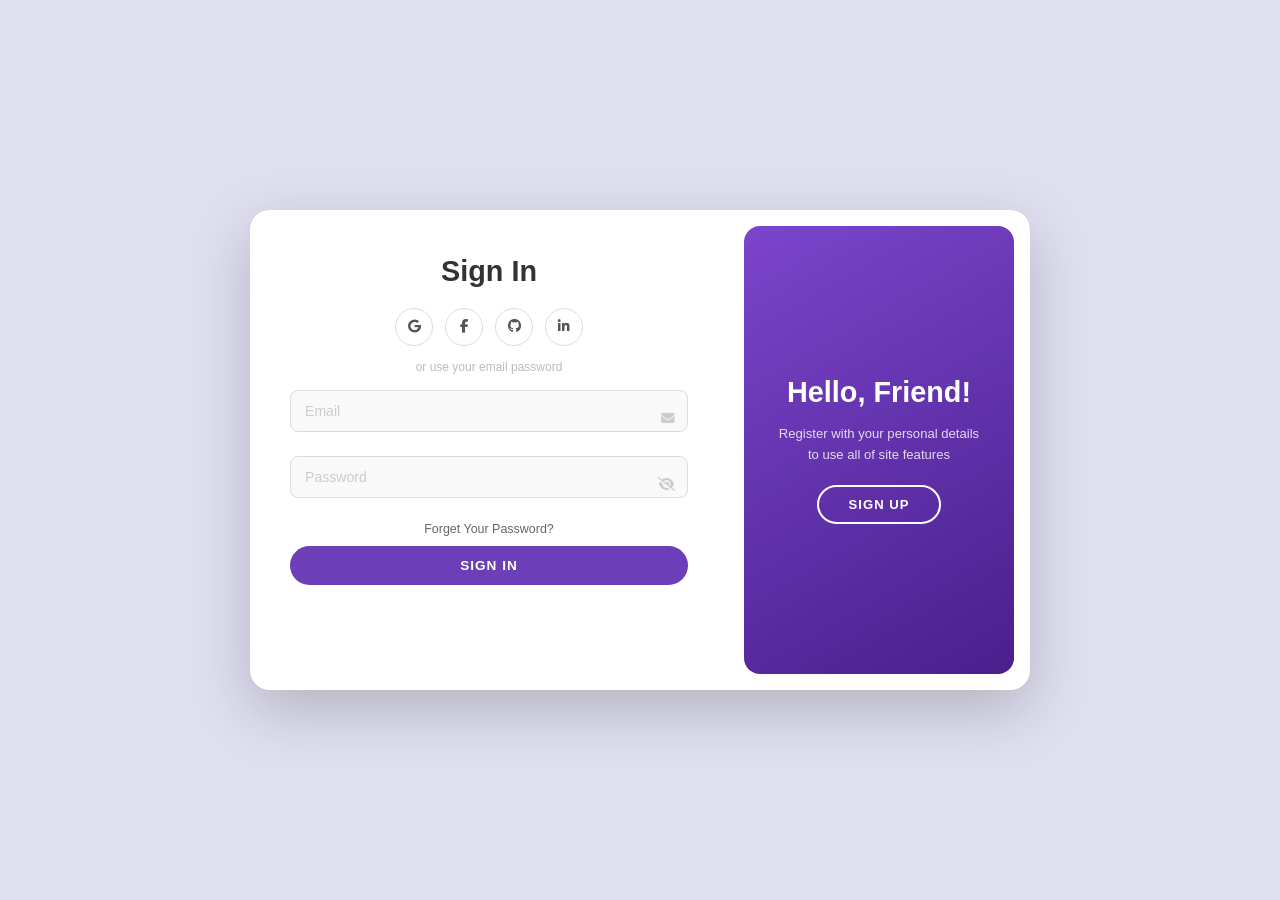
==== Estructura/signin.html @ de4b44f6 "cambios del despliegue en logo" ====
<!DOCTYPE html>
<html lang="es">
<head>
  <meta charset="UTF-8" />
  <meta name="viewport" content="width=device-width, initial-scale=1.0"/>
  <title>ShopNova - Sign In</title>
  <link rel="stylesheet" href="https://cdnjs.cloudflare.com/ajax/libs/font-awesome/6.5.0/css/all.min.css"/>
  <style>
    * { margin:0; padding:0; box-sizing:border-box; }

    body {
      min-height: 100vh;
      display: flex;
      align-items: center;
      justify-content: center;
      background: #e0dff0;
      font-family: 'Poppins', sans-serif;
    }

    .container {
      display: flex;
      width: 780px;
      min-height: 480px;
      background: #fff;
      border-radius: 20px;
      box-shadow: 0 20px 60px rgba(0,0,0,0.2);
      overflow: hidden;
    }

    /* PANEL IZQUIERDO */
    .left {
      flex: 1;
      padding: 45px 40px;
      display: flex;
      flex-direction: column;
      align-items: center;
    }
    .left h2 { font-size: 1.8rem; font-weight: 700; color: #333; margin-bottom: 20px; }

    .social-row { display: flex; gap: 12px; margin-bottom: 14px; }
    .social-btn {
      width: 38px; height: 38px; border-radius: 50%;
      border: 1px solid #ddd; background: #fff; color: #555;
      cursor: pointer; font-size: 0.85rem;
      display: flex; align-items: center; justify-content: center;
      transition: all 0.2s;
    }
    .social-btn:hover { background: #6c3eb8; color: #fff; border-color: #6c3eb8; }

    .or { font-size: 0.75rem; color: #bbb; margin-bottom: 16px; }

    .form { width: 100%; display: flex; flex-direction: column; gap: 10px; }

    .field { position: relative; width: 100%; }
    .field input {
      width: 100%; padding: 12px 40px 12px 14px;
      border: 1px solid #ddd; border-radius: 8px;
      font-family: 'Poppins', sans-serif; font-size: 0.88rem; color: #333;
      outline: none; background: #f9f9f9; transition: border-color 0.2s;
    }
    .field input:focus { border-color: #6c3eb8; background: #fff; }
    .field input.err { border-color: #e53e3e; }
    .field input.ok  { border-color: #38a169; }
    .field input::placeholder { color: #ccc; }

    .field .ico {
      position: absolute; right: 13px; top: 50%;
      transform: translateY(-50%); color: #ccc; font-size: 0.85rem;
      cursor: pointer;
    }
    .field .ico:hover { color: #6c3eb8; }
    .errmsg { font-size: 0.71rem; color: #e53e3e; min-height: 14px; display: block; }

    .alert-err {
      background: #fff5f5; border: 1px solid #fed7d7;
      color: #c53030; border-radius: 8px; padding: 10px 14px;
      font-size: 0.82rem; display: flex; align-items: center; gap: 8px;
    }

    .forgot { font-size: 0.78rem; color: #666; text-decoration: none; text-align: center; }
    .forgot:hover { color: #6c3eb8; }

    .btn-primary {
      padding: 12px; background: #6c3eb8; color: #fff;
      border: none; border-radius: 25px;
      font-family: 'Poppins', sans-serif; font-size: 0.85rem; font-weight: 600;
      letter-spacing: 1px; cursor: pointer; transition: background 0.2s;
      display: flex; align-items: center; justify-content: center; gap: 8px;
    }
    .btn-primary:hover { background: #5a2fa0; }
    .btn-primary:disabled { opacity: 0.6; cursor: not-allowed; }

    /* PANEL DERECHO */
    .right {
      width: 270px; flex-shrink: 0;
      background: linear-gradient(150deg, #7b45cc 0%, #4a1f8c 100%);
      border-radius: 16px; margin: 16px;
      display: flex; align-items: center; justify-content: center;
      text-align: center; padding: 40px 28px;
    }
    .right-inner { display: flex; flex-direction: column; align-items: center; gap: 14px; }
    .right h2 { font-size: 1.8rem; font-weight: 700; color: #fff; }
    .right p  { font-size: 0.82rem; color: rgba(255,255,255,0.82); line-height: 1.6; }
    .btn-outline {
      padding: 10px 30px; background: transparent; color: #fff;
      border: 2px solid #fff; border-radius: 25px;
      font-family: 'Poppins', sans-serif; font-size: 0.82rem; font-weight: 600;
      letter-spacing: 1px; cursor: pointer; transition: all 0.2s; margin-top: 6px;
    }
    .btn-outline:hover { background: #fff; color: #6c3eb8; }

    /* MODAL */
    .overlay {
      position: fixed; inset: 0; z-index: 200;
      background: rgba(0,0,0,0.55); backdrop-filter: blur(6px);
      display: flex; align-items: center; justify-content: center;
    }
    .overlay.hidden { display: none !important; }
    .modal-box {
      background: #fff; border-radius: 20px; padding: 2rem 2.2rem;
      width: 400px; max-width: 95vw; position: relative;
      box-shadow: 0 20px 60px rgba(0,0,0,0.2);
      animation: pop 0.22s ease;
    }
    @keyframes pop { from{opacity:0;transform:scale(0.9)} to{opacity:1;transform:scale(1)} }
    .modal-box h3 { font-size: 1.4rem; font-weight: 700; color: #333; margin-bottom: 4px; }
    .modal-box .sub { font-size: 0.78rem; color: #aaa; margin-bottom: 18px; }
    .modal-form { display: flex; flex-direction: column; gap: 10px; }
    .close-btn {
      position: absolute; top: 14px; right: 16px;
      background: none; border: none; font-size: 1.1rem; color: #aaa; cursor: pointer;
    }
    .close-btn:hover { color: #333; }
    .alert-ok {
      background: #f0fff4; border: 1px solid #9ae6b4; color: #276749;
      border-radius: 8px; padding: 10px 14px; font-size: 0.82rem;
      display: flex; align-items: center; gap: 8px;
    }

    .hidden { display: none !important; }

    @media (max-width: 640px) {
      .container { flex-direction: column; width: 95%; min-height: auto; }
      .right { width: auto; margin: 0 16px 16px; }
    }
  </style>
</head>
<body>

<div class="container">

  <!-- IZQUIERDO -->
  <div class="left">
    <h2>Sign In</h2>
    <div class="social-row">
      <button class="social-btn"><i class="fab fa-google"></i></button>
      <button class="social-btn"><i class="fab fa-facebook-f"></i></button>
      <button class="social-btn"><i class="fab fa-github"></i></button>
      <button class="social-btn"><i class="fab fa-linkedin-in"></i></button>
    </div>
    <p class="or">or use your email password</p>

    <form class="form" id="loginForm" novalidate>
      <div class="field">
        <input type="email" id="iEmail" placeholder="Email" />
        <span class="ico"><i class="fas fa-envelope"></i></span>
        <span class="errmsg" id="eEmail"></span>
      </div>
      <div class="field">
        <input type="password" id="iPass" placeholder="Password" />
        <span class="ico" id="togglePass"><i class="fas fa-eye-slash"></i></span>
        <span class="errmsg" id="ePass"></span>
      </div>
      <div class="alert-err hidden" id="alertErr">
        <i class="fas fa-circle-exclamation"></i>
        <span id="alertMsg">Email o contrasena incorrectos.</span>
      </div>
      <a href="#" class="forgot" id="linkForgot">Forget Your Password?</a>
      <button type="submit" class="btn-primary" id="btnSignIn">
        <span id="btnTxt">SIGN IN</span>
        <span id="btnSpin" class="hidden"><i class="fas fa-spinner fa-spin"></i></span>
      </button>
    </form>
  </div>

  <!-- DERECHO -->
  <div class="right">
    <div class="right-inner">
      <h2>Hello, Friend!</h2>
      <p>Register with your personal details to use all of site features</p>
      <button class="btn-outline" id="btnSignUp">SIGN UP</button>
    </div>
  </div>

</div>

<!-- MODAL REGISTRO -->
<div class="overlay hidden" id="modalReg">
  <div class="modal-box">
    <button class="close-btn" id="closeReg"><i class="fas fa-xmark"></i></button>
    <h3>Crear Cuenta</h3>
    <p class="sub">Registrate para acceder a ShopNova</p>
    <form class="modal-form" id="formReg" novalidate>
      <div class="field">
        <input type="text" id="rName" placeholder="Nombre completo" />
        <span class="ico"><i class="fas fa-user"></i></span>
        <span class="errmsg" id="eRName"></span>
      </div>
      <div class="field">
        <input type="email" id="rEmail" placeholder="Email" />
        <span class="ico"><i class="fas fa-envelope"></i></span>
        <span class="errmsg" id="eREmail"></span>
      </div>
      <div class="field">
        <input type="password" id="rPass" placeholder="Contrasena (min. 6 caracteres)" />
        <span class="ico" id="toggleRPass"><i class="fas fa-eye-slash"></i></span>
        <span class="errmsg" id="eRPass"></span>
      </div>
      <div class="field">
        <input type="password" id="rPass2" placeholder="Confirmar contrasena" />
        <span class="ico"><i class="fas fa-lock"></i></span>
        <span class="errmsg" id="eRPass2"></span>
      </div>
      <div class="alert-ok hidden" id="okReg">
        <i class="fas fa-circle-check"></i> Cuenta creada! Ahora puedes iniciar sesion.
      </div>
      <button type="submit" class="btn-primary">CREAR CUENTA</button>
    </form>
  </div>
</div>

<!-- MODAL RECUPERAR -->
<div class="overlay hidden" id="modalForgot">
  <div class="modal-box">
    <button class="close-btn" id="closeForgot"><i class="fas fa-xmark"></i></button>
    <h3>Recuperar Contrasena</h3>
    <p class="sub">Ingresa tu email registrado</p>
    <form class="modal-form" id="formForgot" novalidate>
      <div class="field">
        <input type="email" id="fEmail" placeholder="Tu email" />
        <span class="ico"><i class="fas fa-envelope"></i></span>
        <span class="errmsg" id="eFEmail"></span>
      </div>
      <div class="alert-ok hidden" id="okForgot">
        <i class="fas fa-circle-check"></i> Si el email existe, recibiras instrucciones.
      </div>
      <button type="submit" class="btn-primary">ENVIAR</button>
    </form>
  </div>
</div>

<script>
// ================================================================
//  USUARIOS — guardados en localStorage
//  Formato: { name, email, password, role }
//  role: 'admin' o 'user'
// ================================================================
function getUsers() {
  return JSON.parse(localStorage.getItem('sn_users') || '[]');
}
function saveUsers(u) {
  localStorage.setItem('sn_users', JSON.stringify(u));
}

// Cuentas de prueba iniciales
(function() {
  if (getUsers().length === 0) {
    saveUsers([
      { name: 'Admin',        email: 'admin@shopnova.com',   password: '123456', role: 'admin' },
      { name: 'Usuario Demo', email: 'usuario@shopnova.com', password: '123456', role: 'user'  }
    ]);
  }
})();

// Si ya hay sesion activa, ir directo a la tienda
if (localStorage.getItem('sn_session')) {
  window.location.href = 'Pagina web (inicio).html';
}

// ================================================================
//  HELPERS
// ================================================================
function get(id)  { return document.getElementById(id); }
function validEmail(e) { return /^[^\s@]+@[^\s@]+\.[^\s@]+$/.test(e); }

function markErr(inputId, msgId, msg) {
  get(inputId).classList.remove('ok'); get(inputId).classList.add('err');
  if (msgId) get(msgId).textContent = msg;
}
function markOk(inputId, msgId) {
  get(inputId).classList.remove('err'); get(inputId).classList.add('ok');
  if (msgId) get(msgId).textContent = '';
}
function clear(inputId, msgId) {
  get(inputId).classList.remove('err','ok');
  if (msgId) get(msgId).textContent = '';
}

function togglePwd(inputId, iconEl) {
  const inp = get(inputId);
  const show = inp.type === 'password';
  inp.type = show ? 'text' : 'password';
  iconEl.querySelector('i').className = show ? 'fas fa-eye' : 'fas fa-eye-slash';
}

// ================================================================
//  TOGGLE PASSWORD
// ================================================================
get('togglePass').addEventListener('click',  () => togglePwd('iPass',  get('togglePass')));
get('toggleRPass').addEventListener('click', () => togglePwd('rPass', get('toggleRPass')));

// Limpiar errores al escribir
get('iEmail').addEventListener('input', () => clear('iEmail','eEmail'));
get('iPass').addEventListener('input',  () => clear('iPass','ePass'));

// ================================================================
//  LOGIN
// ================================================================
get('loginForm').addEventListener('submit', function(e) {
  e.preventDefault();
  let ok = true;
  const email = get('iEmail').value.trim();
  const pass  = get('iPass').value;

  get('alertErr').classList.add('hidden');

  if (!email)             { markErr('iEmail','eEmail','El email es obligatorio.'); ok=false; }
  else if(!validEmail(email)){ markErr('iEmail','eEmail','Email no valido.'); ok=false; }
  else                    { markOk('iEmail','eEmail'); }

  if (!pass)              { markErr('iPass','ePass','La contrasena es obligatoria.'); ok=false; }
  else if(pass.length<6)  { markErr('iPass','ePass','Minimo 6 caracteres.'); ok=false; }
  else                    { markOk('iPass','ePass'); }

  if (!ok) return;

  // Animacion de carga
  get('btnTxt').classList.add('hidden');
  get('btnSpin').classList.remove('hidden');
  get('btnSignIn').disabled = true;

  setTimeout(() => {
    get('btnTxt').classList.remove('hidden');
    get('btnSpin').classList.add('hidden');
    get('btnSignIn').disabled = false;

    const user = getUsers().find(u =>
      u.email.toLowerCase() === email.toLowerCase() && u.password === pass
    );

    if (user) {
      localStorage.setItem('sn_session', JSON.stringify({
        name: user.name, email: user.email, role: user.role
      }));
      window.location.href = 'Pagina web (inicio).html';
    } else {
      get('alertMsg').textContent = 'Email o contrasena incorrectos.';
      get('alertErr').classList.remove('hidden');
      markErr('iEmail','eEmail',''); markErr('iPass','ePass','');
    }
  }, 800);
});

// ================================================================
//  MODAL REGISTRO
// ================================================================
get('btnSignUp').addEventListener('click', () => {
  get('modalReg').classList.remove('hidden');
  get('formReg').reset();
  ['rName','rEmail','rPass','rPass2'].forEach(id => clear(id, 'e'+id.charAt(0).toUpperCase()+id.slice(1)));
  get('okReg').classList.add('hidden');
});
get('closeReg').addEventListener('click',    () => get('modalReg').classList.add('hidden'));
get('modalReg').addEventListener('click',    e => { if(e.target===get('modalReg')) get('modalReg').classList.add('hidden'); });

get('formReg').addEventListener('submit', function(e) {
  e.preventDefault();
  let ok = true;
  const name  = get('rName').value.trim();
  const email = get('rEmail').value.trim();
  const pass  = get('rPass').value;
  const pass2 = get('rPass2').value;

  get('okReg').classList.add('hidden');

  if (!name || name.length<2) { markErr('rName','eRName','Nombre muy corto.'); ok=false; }
  else                         { markOk('rName','eRName'); }

  if (!email)                  { markErr('rEmail','eREmail','El email es obligatorio.'); ok=false; }
  else if(!validEmail(email))  { markErr('rEmail','eREmail','Email no valido.'); ok=false; }
  else {
    const existe = getUsers().find(u => u.email.toLowerCase()===email.toLowerCase());
    if (existe) { markErr('rEmail','eREmail','Este email ya esta registrado.'); ok=false; }
    else          { markOk('rEmail','eREmail'); }
  }

  if (!pass || pass.length<6) { markErr('rPass','eRPass','Minimo 6 caracteres.'); ok=false; }
  else                         { markOk('rPass','eRPass'); }

  if (!pass2)       { markErr('rPass2','eRPass2','Confirma tu contrasena.'); ok=false; }
  else if(pass!==pass2){ markErr('rPass2','eRPass2','Las contrasenas no coinciden.'); ok=false; }
  else               { markOk('rPass2','eRPass2'); }

  if (!ok) return;

  // Guardar nuevo usuario (siempre con rol 'user')
  const users = getUsers();
  users.push({ name, email, password: pass, role: 'user' });
  saveUsers(users);

  get('okReg').classList.remove('hidden');
  get('formReg').reset();

  setTimeout(() => {
    get('modalReg').classList.add('hidden');
    get('okReg').classList.add('hidden');
    get('iEmail').value = email;
    markOk('iEmail','eEmail');
  }, 2000);
});

// ================================================================
//  MODAL RECUPERAR
// ================================================================
get('linkForgot').addEventListener('click', e => {
  e.preventDefault();
  get('modalForgot').classList.remove('hidden');
  get('formForgot').reset();
  clear('fEmail','eFEmail');
  get('okForgot').classList.add('hidden');
});
get('closeForgot').addEventListener('click',   () => get('modalForgot').classList.add('hidden'));
get('modalForgot').addEventListener('click',   e => { if(e.target===get('modalForgot')) get('modalForgot').classList.add('hidden'); });

get('formForgot').addEventListener('submit', function(e) {
  e.preventDefault();
  const email = get('fEmail').value.trim();
  get('okForgot').classList.add('hidden');

  if (!email)              { markErr('fEmail','eFEmail','Ingresa tu email.'); return; }
  if (!validEmail(email))  { markErr('fEmail','eFEmail','Email no valido.'); return; }

  markOk('fEmail','eFEmail');
  // En produccion aqui se enviaria el correo
  const u = getUsers().find(u => u.email.toLowerCase()===email.toLowerCase());
  if (u) console.log('[ShopNova Demo] Contrasena:', u.password);

  get('okForgot').classList.remove('hidden');
  setTimeout(() => {
    get('modalForgot').classList.add('hidden');
    get('okForgot').classList.add('hidden');
  }, 2500);
});
</script>
</body>
</html>
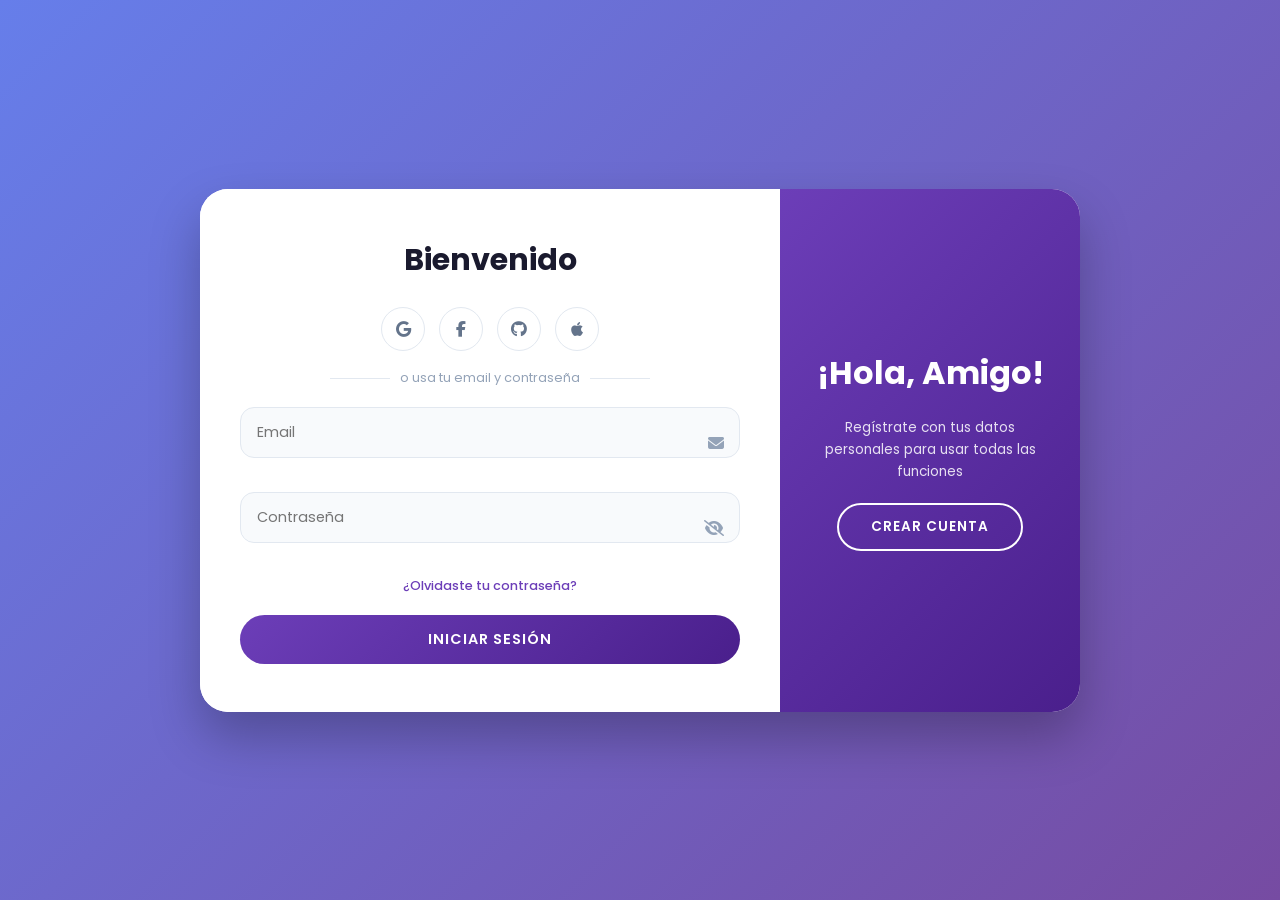
==== commit 796b640b: "Se agrego configuracion y funnciones de la cuenta" ====
--- a/Estructura/signin.html
+++ b/Estructura/signin.html
@@ -3,192 +3,55 @@
 <head>
   <meta charset="UTF-8" />
   <meta name="viewport" content="width=device-width, initial-scale=1.0"/>
-  <title>ShopNova - Sign In</title>
+  <title>AudioStudio - Sign In</title>
   <link rel="stylesheet" href="https://cdnjs.cloudflare.com/ajax/libs/font-awesome/6.5.0/css/all.min.css"/>
-  <style>
-    * { margin:0; padding:0; box-sizing:border-box; }
-
-    body {
-      min-height: 100vh;
-      display: flex;
-      align-items: center;
-      justify-content: center;
-      background: #e0dff0;
-      font-family: 'Poppins', sans-serif;
-    }
-
-    .container {
-      display: flex;
-      width: 780px;
-      min-height: 480px;
-      background: #fff;
-      border-radius: 20px;
-      box-shadow: 0 20px 60px rgba(0,0,0,0.2);
-      overflow: hidden;
-    }
-
-    /* PANEL IZQUIERDO */
-    .left {
-      flex: 1;
-      padding: 45px 40px;
-      display: flex;
-      flex-direction: column;
-      align-items: center;
-    }
-    .left h2 { font-size: 1.8rem; font-weight: 700; color: #333; margin-bottom: 20px; }
-
-    .social-row { display: flex; gap: 12px; margin-bottom: 14px; }
-    .social-btn {
-      width: 38px; height: 38px; border-radius: 50%;
-      border: 1px solid #ddd; background: #fff; color: #555;
-      cursor: pointer; font-size: 0.85rem;
-      display: flex; align-items: center; justify-content: center;
-      transition: all 0.2s;
-    }
-    .social-btn:hover { background: #6c3eb8; color: #fff; border-color: #6c3eb8; }
-
-    .or { font-size: 0.75rem; color: #bbb; margin-bottom: 16px; }
-
-    .form { width: 100%; display: flex; flex-direction: column; gap: 10px; }
-
-    .field { position: relative; width: 100%; }
-    .field input {
-      width: 100%; padding: 12px 40px 12px 14px;
-      border: 1px solid #ddd; border-radius: 8px;
-      font-family: 'Poppins', sans-serif; font-size: 0.88rem; color: #333;
-      outline: none; background: #f9f9f9; transition: border-color 0.2s;
-    }
-    .field input:focus { border-color: #6c3eb8; background: #fff; }
-    .field input.err { border-color: #e53e3e; }
-    .field input.ok  { border-color: #38a169; }
-    .field input::placeholder { color: #ccc; }
-
-    .field .ico {
-      position: absolute; right: 13px; top: 50%;
-      transform: translateY(-50%); color: #ccc; font-size: 0.85rem;
-      cursor: pointer;
-    }
-    .field .ico:hover { color: #6c3eb8; }
-    .errmsg { font-size: 0.71rem; color: #e53e3e; min-height: 14px; display: block; }
-
-    .alert-err {
-      background: #fff5f5; border: 1px solid #fed7d7;
-      color: #c53030; border-radius: 8px; padding: 10px 14px;
-      font-size: 0.82rem; display: flex; align-items: center; gap: 8px;
-    }
-
-    .forgot { font-size: 0.78rem; color: #666; text-decoration: none; text-align: center; }
-    .forgot:hover { color: #6c3eb8; }
-
-    .btn-primary {
-      padding: 12px; background: #6c3eb8; color: #fff;
-      border: none; border-radius: 25px;
-      font-family: 'Poppins', sans-serif; font-size: 0.85rem; font-weight: 600;
-      letter-spacing: 1px; cursor: pointer; transition: background 0.2s;
-      display: flex; align-items: center; justify-content: center; gap: 8px;
-    }
-    .btn-primary:hover { background: #5a2fa0; }
-    .btn-primary:disabled { opacity: 0.6; cursor: not-allowed; }
-
-    /* PANEL DERECHO */
-    .right {
-      width: 270px; flex-shrink: 0;
-      background: linear-gradient(150deg, #7b45cc 0%, #4a1f8c 100%);
-      border-radius: 16px; margin: 16px;
-      display: flex; align-items: center; justify-content: center;
-      text-align: center; padding: 40px 28px;
-    }
-    .right-inner { display: flex; flex-direction: column; align-items: center; gap: 14px; }
-    .right h2 { font-size: 1.8rem; font-weight: 700; color: #fff; }
-    .right p  { font-size: 0.82rem; color: rgba(255,255,255,0.82); line-height: 1.6; }
-    .btn-outline {
-      padding: 10px 30px; background: transparent; color: #fff;
-      border: 2px solid #fff; border-radius: 25px;
-      font-family: 'Poppins', sans-serif; font-size: 0.82rem; font-weight: 600;
-      letter-spacing: 1px; cursor: pointer; transition: all 0.2s; margin-top: 6px;
-    }
-    .btn-outline:hover { background: #fff; color: #6c3eb8; }
-
-    /* MODAL */
-    .overlay {
-      position: fixed; inset: 0; z-index: 200;
-      background: rgba(0,0,0,0.55); backdrop-filter: blur(6px);
-      display: flex; align-items: center; justify-content: center;
-    }
-    .overlay.hidden { display: none !important; }
-    .modal-box {
-      background: #fff; border-radius: 20px; padding: 2rem 2.2rem;
-      width: 400px; max-width: 95vw; position: relative;
-      box-shadow: 0 20px 60px rgba(0,0,0,0.2);
-      animation: pop 0.22s ease;
-    }
-    @keyframes pop { from{opacity:0;transform:scale(0.9)} to{opacity:1;transform:scale(1)} }
-    .modal-box h3 { font-size: 1.4rem; font-weight: 700; color: #333; margin-bottom: 4px; }
-    .modal-box .sub { font-size: 0.78rem; color: #aaa; margin-bottom: 18px; }
-    .modal-form { display: flex; flex-direction: column; gap: 10px; }
-    .close-btn {
-      position: absolute; top: 14px; right: 16px;
-      background: none; border: none; font-size: 1.1rem; color: #aaa; cursor: pointer;
-    }
-    .close-btn:hover { color: #333; }
-    .alert-ok {
-      background: #f0fff4; border: 1px solid #9ae6b4; color: #276749;
-      border-radius: 8px; padding: 10px 14px; font-size: 0.82rem;
-      display: flex; align-items: center; gap: 8px;
-    }
-
-    .hidden { display: none !important; }
-
-    @media (max-width: 640px) {
-      .container { flex-direction: column; width: 95%; min-height: auto; }
-      .right { width: auto; margin: 0 16px 16px; }
-    }
-  </style>
+  <link href="https://fonts.googleapis.com/css2?family=Poppins:wght@400;500;600;700&display=swap" rel="stylesheet">
+  <link rel="stylesheet" href="../Estilos/signin.css">
 </head>
 <body>
 
 <div class="container">
 
-  <!-- IZQUIERDO -->
+  <!-- PANEL IZQUIERDO - LOGIN -->
   <div class="left">
-    <h2>Sign In</h2>
+    <h2>Bienvenido</h2>
     <div class="social-row">
       <button class="social-btn"><i class="fab fa-google"></i></button>
       <button class="social-btn"><i class="fab fa-facebook-f"></i></button>
       <button class="social-btn"><i class="fab fa-github"></i></button>
-      <button class="social-btn"><i class="fab fa-linkedin-in"></i></button>
+      <button class="social-btn"><i class="fab fa-apple"></i></button>
     </div>
-    <p class="or">or use your email password</p>
+    <p class="or">o usa tu email y contraseña</p>
 
     <form class="form" id="loginForm" novalidate>
       <div class="field">
-        <input type="email" id="iEmail" placeholder="Email" />
+        <input type="email" id="iEmail" placeholder="Email" autocomplete="email" />
         <span class="ico"><i class="fas fa-envelope"></i></span>
         <span class="errmsg" id="eEmail"></span>
       </div>
       <div class="field">
-        <input type="password" id="iPass" placeholder="Password" />
+        <input type="password" id="iPass" placeholder="Contraseña" autocomplete="current-password" />
         <span class="ico" id="togglePass"><i class="fas fa-eye-slash"></i></span>
         <span class="errmsg" id="ePass"></span>
       </div>
       <div class="alert-err hidden" id="alertErr">
         <i class="fas fa-circle-exclamation"></i>
-        <span id="alertMsg">Email o contrasena incorrectos.</span>
+        <span id="alertMsg">Email o contraseña incorrectos.</span>
       </div>
-      <a href="#" class="forgot" id="linkForgot">Forget Your Password?</a>
+      <a href="#" class="forgot" id="linkForgot">¿Olvidaste tu contraseña?</a>
       <button type="submit" class="btn-primary" id="btnSignIn">
-        <span id="btnTxt">SIGN IN</span>
+        <span id="btnTxt">INICIAR SESIÓN</span>
         <span id="btnSpin" class="hidden"><i class="fas fa-spinner fa-spin"></i></span>
       </button>
     </form>
   </div>
 
-  <!-- DERECHO -->
+  <!-- PANEL DERECHO - REGISTRO -->
   <div class="right">
     <div class="right-inner">
-      <h2>Hello, Friend!</h2>
-      <p>Register with your personal details to use all of site features</p>
-      <button class="btn-outline" id="btnSignUp">SIGN UP</button>
+      <h2>¡Hola, Amigo!</h2>
+      <p>Regístrate con tus datos personales para usar todas las funciones</p>
+      <button class="btn-outline" id="btnSignUp">CREAR CUENTA</button>
     </div>
   </div>
 
@@ -199,258 +62,57 @@
   <div class="modal-box">
     <button class="close-btn" id="closeReg"><i class="fas fa-xmark"></i></button>
     <h3>Crear Cuenta</h3>
-    <p class="sub">Registrate para acceder a ShopNova</p>
+    <p class="sub">Regístrate para acceder a AudioStudio</p>
     <form class="modal-form" id="formReg" novalidate>
       <div class="field">
-        <input type="text" id="rName" placeholder="Nombre completo" />
+        <input type="text" id="rName" placeholder="Nombre completo" autocomplete="name" />
         <span class="ico"><i class="fas fa-user"></i></span>
         <span class="errmsg" id="eRName"></span>
       </div>
       <div class="field">
-        <input type="email" id="rEmail" placeholder="Email" />
+        <input type="email" id="rEmail" placeholder="Email" autocomplete="email" />
         <span class="ico"><i class="fas fa-envelope"></i></span>
         <span class="errmsg" id="eREmail"></span>
       </div>
       <div class="field">
-        <input type="password" id="rPass" placeholder="Contrasena (min. 6 caracteres)" />
+        <input type="password" id="rPass" placeholder="Contraseña (mín. 6 caracteres)" autocomplete="new-password" />
         <span class="ico" id="toggleRPass"><i class="fas fa-eye-slash"></i></span>
         <span class="errmsg" id="eRPass"></span>
       </div>
       <div class="field">
-        <input type="password" id="rPass2" placeholder="Confirmar contrasena" />
+        <input type="password" id="rPass2" placeholder="Confirmar contraseña" autocomplete="off" />
         <span class="ico"><i class="fas fa-lock"></i></span>
         <span class="errmsg" id="eRPass2"></span>
       </div>
       <div class="alert-ok hidden" id="okReg">
-        <i class="fas fa-circle-check"></i> Cuenta creada! Ahora puedes iniciar sesion.
+        <i class="fas fa-circle-check"></i> ¡Cuenta creada! Ahora puedes iniciar sesión.
       </div>
       <button type="submit" class="btn-primary">CREAR CUENTA</button>
     </form>
   </div>
 </div>
 
-<!-- MODAL RECUPERAR -->
+<!-- MODAL RECUPERAR CONTRASEÑA -->
 <div class="overlay hidden" id="modalForgot">
   <div class="modal-box">
     <button class="close-btn" id="closeForgot"><i class="fas fa-xmark"></i></button>
-    <h3>Recuperar Contrasena</h3>
+    <h3>Recuperar Contraseña</h3>
     <p class="sub">Ingresa tu email registrado</p>
     <form class="modal-form" id="formForgot" novalidate>
       <div class="field">
-        <input type="email" id="fEmail" placeholder="Tu email" />
+        <input type="email" id="fEmail" placeholder="Tu email" autocomplete="email" />
         <span class="ico"><i class="fas fa-envelope"></i></span>
         <span class="errmsg" id="eFEmail"></span>
       </div>
       <div class="alert-ok hidden" id="okForgot">
-        <i class="fas fa-circle-check"></i> Si el email existe, recibiras instrucciones.
+        <i class="fas fa-circle-check"></i> Si el email existe, recibirás instrucciones.
       </div>
       <button type="submit" class="btn-primary">ENVIAR</button>
     </form>
   </div>
 </div>
 
-<script>
-// ================================================================
-//  USUARIOS — guardados en localStorage
-//  Formato: { name, email, password, role }
-//  role: 'admin' o 'user'
-// ================================================================
-function getUsers() {
-  return JSON.parse(localStorage.getItem('sn_users') || '[]');
-}
-function saveUsers(u) {
-  localStorage.setItem('sn_users', JSON.stringify(u));
-}
+<script src="../Comportamientos/signin.js"></script>
 
-// Cuentas de prueba iniciales
-(function() {
-  if (getUsers().length === 0) {
-    saveUsers([
-      { name: 'Admin',        email: 'admin@shopnova.com',   password: '123456', role: 'admin' },
-      { name: 'Usuario Demo', email: 'usuario@shopnova.com', password: '123456', role: 'user'  }
-    ]);
-  }
-})();
-
-// Si ya hay sesion activa, ir directo a la tienda
-if (localStorage.getItem('sn_session')) {
-  window.location.href = 'Pagina web (inicio).html';
-}
-
-// ================================================================
-//  HELPERS
-// ================================================================
-function get(id)  { return document.getElementById(id); }
-function validEmail(e) { return /^[^\s@]+@[^\s@]+\.[^\s@]+$/.test(e); }
-
-function markErr(inputId, msgId, msg) {
-  get(inputId).classList.remove('ok'); get(inputId).classList.add('err');
-  if (msgId) get(msgId).textContent = msg;
-}
-function markOk(inputId, msgId) {
-  get(inputId).classList.remove('err'); get(inputId).classList.add('ok');
-  if (msgId) get(msgId).textContent = '';
-}
-function clear(inputId, msgId) {
-  get(inputId).classList.remove('err','ok');
-  if (msgId) get(msgId).textContent = '';
-}
-
-function togglePwd(inputId, iconEl) {
-  const inp = get(inputId);
-  const show = inp.type === 'password';
-  inp.type = show ? 'text' : 'password';
-  iconEl.querySelector('i').className = show ? 'fas fa-eye' : 'fas fa-eye-slash';
-}
-
-// ================================================================
-//  TOGGLE PASSWORD
-// ================================================================
-get('togglePass').addEventListener('click',  () => togglePwd('iPass',  get('togglePass')));
-get('toggleRPass').addEventListener('click', () => togglePwd('rPass', get('toggleRPass')));
-
-// Limpiar errores al escribir
-get('iEmail').addEventListener('input', () => clear('iEmail','eEmail'));
-get('iPass').addEventListener('input',  () => clear('iPass','ePass'));
-
-// ================================================================
-//  LOGIN
-// ================================================================
-get('loginForm').addEventListener('submit', function(e) {
-  e.preventDefault();
-  let ok = true;
-  const email = get('iEmail').value.trim();
-  const pass  = get('iPass').value;
-
-  get('alertErr').classList.add('hidden');
-
-  if (!email)             { markErr('iEmail','eEmail','El email es obligatorio.'); ok=false; }
-  else if(!validEmail(email)){ markErr('iEmail','eEmail','Email no valido.'); ok=false; }
-  else                    { markOk('iEmail','eEmail'); }
-
-  if (!pass)              { markErr('iPass','ePass','La contrasena es obligatoria.'); ok=false; }
-  else if(pass.length<6)  { markErr('iPass','ePass','Minimo 6 caracteres.'); ok=false; }
-  else                    { markOk('iPass','ePass'); }
-
-  if (!ok) return;
-
-  // Animacion de carga
-  get('btnTxt').classList.add('hidden');
-  get('btnSpin').classList.remove('hidden');
-  get('btnSignIn').disabled = true;
-
-  setTimeout(() => {
-    get('btnTxt').classList.remove('hidden');
-    get('btnSpin').classList.add('hidden');
-    get('btnSignIn').disabled = false;
-
-    const user = getUsers().find(u =>
-      u.email.toLowerCase() === email.toLowerCase() && u.password === pass
-    );
-
-    if (user) {
-      localStorage.setItem('sn_session', JSON.stringify({
-        name: user.name, email: user.email, role: user.role
-      }));
-      window.location.href = 'Pagina web (inicio).html';
-    } else {
-      get('alertMsg').textContent = 'Email o contrasena incorrectos.';
-      get('alertErr').classList.remove('hidden');
-      markErr('iEmail','eEmail',''); markErr('iPass','ePass','');
-    }
-  }, 800);
-});
-
-// ================================================================
-//  MODAL REGISTRO
-// ================================================================
-get('btnSignUp').addEventListener('click', () => {
-  get('modalReg').classList.remove('hidden');
-  get('formReg').reset();
-  ['rName','rEmail','rPass','rPass2'].forEach(id => clear(id, 'e'+id.charAt(0).toUpperCase()+id.slice(1)));
-  get('okReg').classList.add('hidden');
-});
-get('closeReg').addEventListener('click',    () => get('modalReg').classList.add('hidden'));
-get('modalReg').addEventListener('click',    e => { if(e.target===get('modalReg')) get('modalReg').classList.add('hidden'); });
-
-get('formReg').addEventListener('submit', function(e) {
-  e.preventDefault();
-  let ok = true;
-  const name  = get('rName').value.trim();
-  const email = get('rEmail').value.trim();
-  const pass  = get('rPass').value;
-  const pass2 = get('rPass2').value;
-
-  get('okReg').classList.add('hidden');
-
-  if (!name || name.length<2) { markErr('rName','eRName','Nombre muy corto.'); ok=false; }
-  else                         { markOk('rName','eRName'); }
-
-  if (!email)                  { markErr('rEmail','eREmail','El email es obligatorio.'); ok=false; }
-  else if(!validEmail(email))  { markErr('rEmail','eREmail','Email no valido.'); ok=false; }
-  else {
-    const existe = getUsers().find(u => u.email.toLowerCase()===email.toLowerCase());
-    if (existe) { markErr('rEmail','eREmail','Este email ya esta registrado.'); ok=false; }
-    else          { markOk('rEmail','eREmail'); }
-  }
-
-  if (!pass || pass.length<6) { markErr('rPass','eRPass','Minimo 6 caracteres.'); ok=false; }
-  else                         { markOk('rPass','eRPass'); }
-
-  if (!pass2)       { markErr('rPass2','eRPass2','Confirma tu contrasena.'); ok=false; }
-  else if(pass!==pass2){ markErr('rPass2','eRPass2','Las contrasenas no coinciden.'); ok=false; }
-  else               { markOk('rPass2','eRPass2'); }
-
-  if (!ok) return;
-
-  // Guardar nuevo usuario (siempre con rol 'user')
-  const users = getUsers();
-  users.push({ name, email, password: pass, role: 'user' });
-  saveUsers(users);
-
-  get('okReg').classList.remove('hidden');
-  get('formReg').reset();
-
-  setTimeout(() => {
-    get('modalReg').classList.add('hidden');
-    get('okReg').classList.add('hidden');
-    get('iEmail').value = email;
-    markOk('iEmail','eEmail');
-  }, 2000);
-});
-
-// ================================================================
-//  MODAL RECUPERAR
-// ================================================================
-get('linkForgot').addEventListener('click', e => {
-  e.preventDefault();
-  get('modalForgot').classList.remove('hidden');
-  get('formForgot').reset();
-  clear('fEmail','eFEmail');
-  get('okForgot').classList.add('hidden');
-});
-get('closeForgot').addEventListener('click',   () => get('modalForgot').classList.add('hidden'));
-get('modalForgot').addEventListener('click',   e => { if(e.target===get('modalForgot')) get('modalForgot').classList.add('hidden'); });
-
-get('formForgot').addEventListener('submit', function(e) {
-  e.preventDefault();
-  const email = get('fEmail').value.trim();
-  get('okForgot').classList.add('hidden');
-
-  if (!email)              { markErr('fEmail','eFEmail','Ingresa tu email.'); return; }
-  if (!validEmail(email))  { markErr('fEmail','eFEmail','Email no valido.'); return; }
-
-  markOk('fEmail','eFEmail');
-  // En produccion aqui se enviaria el correo
-  const u = getUsers().find(u => u.email.toLowerCase()===email.toLowerCase());
-  if (u) console.log('[ShopNova Demo] Contrasena:', u.password);
-
-  get('okForgot').classList.remove('hidden');
-  setTimeout(() => {
-    get('modalForgot').classList.add('hidden');
-    get('okForgot').classList.add('hidden');
-  }, 2500);
-});
-</script>
 </body>
 </html>
--- a/Estilos/signin.css
+++ b/Estilos/signin.css
@@ -0,0 +1,344 @@
+* { margin: 0; padding: 0; box-sizing: border-box; }
+
+body {
+  min-height: 100vh;
+  display: flex;
+  align-items: center;
+  justify-content: center;
+  background: linear-gradient(135deg, #667eea 0%, #764ba2 100%);
+  font-family: 'Poppins', sans-serif;
+  padding: 20px;
+}
+
+.container {
+  display: flex;
+  width: 880px;
+  min-height: 520px;
+  background: #fff;
+  border-radius: 28px;
+  box-shadow: 0 25px 50px rgba(0,0,0,0.25);
+  overflow: hidden;
+}
+
+/* PANEL IZQUIERDO */
+.left {
+  flex: 1;
+  padding: 48px 40px;
+  display: flex;
+  flex-direction: column;
+  align-items: center;
+  background: #fff;
+}
+
+.left h2 { 
+  font-size: 1.9rem; 
+  font-weight: 700; 
+  color: #1a1a2e; 
+  margin-bottom: 24px; 
+}
+
+.social-row { 
+  display: flex; 
+  gap: 14px; 
+  margin-bottom: 18px; 
+}
+
+.social-btn {
+  width: 44px; 
+  height: 44px; 
+  border-radius: 50%;
+  border: 1px solid #e2e8f0; 
+  background: #fff; 
+  color: #64748b;
+  cursor: pointer; 
+  font-size: 1rem;
+  display: flex; 
+  align-items: center; 
+  justify-content: center;
+  transition: all 0.25s ease;
+}
+
+.social-btn:hover { 
+  background: #6c3eb8; 
+  color: #fff; 
+  border-color: #6c3eb8; 
+  transform: translateY(-2px);
+}
+
+.or { 
+  font-size: 0.8rem; 
+  color: #94a3b8; 
+  margin-bottom: 20px; 
+  position: relative;
+}
+
+.or::before, .or::after {
+  content: '';
+  position: absolute;
+  top: 50%;
+  width: 60px;
+  height: 1px;
+  background: #e2e8f0;
+}
+
+.or::before { left: -70px; }
+.or::after { right: -70px; }
+
+/* FORMULARIO */
+.form { 
+  width: 100%; 
+  display: flex; 
+  flex-direction: column; 
+  gap: 12px; 
+}
+
+.field { 
+  position: relative; 
+  width: 100%; 
+}
+
+.field input {
+  width: 100%; 
+  padding: 14px 48px 14px 16px;
+  border: 1.5px solid #e2e8f0; 
+  border-radius: 14px;
+  font-family: 'Poppins', sans-serif; 
+  font-size: 0.9rem; 
+  color: #1e293b;
+  outline: none; 
+  background: #f8fafc; 
+  transition: all 0.2s ease;
+}
+
+.field input:focus { 
+  border-color: #6c3eb8; 
+  background: #fff; 
+  box-shadow: 0 0 0 3px rgba(108, 62, 184, 0.1);
+}
+
+.field input.err { border-color: #ef4444; background: #fef2f2; }
+.field input.ok  { border-color: #22c55e; background: #f0fdf4; }
+
+.field .ico {
+  position: absolute; 
+  right: 16px; 
+  top: 50%;
+  transform: translateY(-50%); 
+  color: #94a3b8; 
+  font-size: 1rem;
+  cursor: pointer;
+  transition: color 0.2s;
+}
+
+.field .ico:hover { color: #6c3eb8; }
+
+.errmsg { 
+  font-size: 0.7rem; 
+  color: #ef4444; 
+  min-height: 18px; 
+  display: block; 
+  margin-top: 4px;
+  margin-left: 12px;
+}
+
+/* ALERTAS */
+.alert-err {
+  background: #fef2f2; 
+  border: 1px solid #fecaca;
+  color: #dc2626; 
+  border-radius: 12px; 
+  padding: 10px 14px;
+  font-size: 0.8rem; 
+  display: flex; 
+  align-items: center; 
+  gap: 10px;
+}
+
+.alert-ok {
+  background: #f0fdf4; 
+  border: 1px solid #bbf7d0; 
+  color: #16a34a;
+  border-radius: 12px; 
+  padding: 10px 14px; 
+  font-size: 0.8rem;
+  display: flex; 
+  align-items: center; 
+  gap: 10px;
+}
+
+.forgot { 
+  font-size: 0.8rem; 
+  color: #6c3eb8; 
+  text-decoration: none; 
+  text-align: center;
+  font-weight: 500;
+  transition: color 0.2s;
+}
+
+.forgot:hover { color: #4a1f8c; text-decoration: underline; }
+
+.btn-primary {
+  padding: 14px; 
+  background: linear-gradient(135deg, #6c3eb8 0%, #4a1f8c 100%);
+  color: #fff;
+  border: none; 
+  border-radius: 40px;
+  font-family: 'Poppins', sans-serif; 
+  font-size: 0.9rem; 
+  font-weight: 600;
+  letter-spacing: 1px; 
+  cursor: pointer; 
+  transition: all 0.2s ease;
+  display: flex; 
+  align-items: center; 
+  justify-content: center; 
+  gap: 10px;
+  margin-top: 8px;
+}
+
+.btn-primary:hover { 
+  transform: translateY(-2px);
+  box-shadow: 0 8px 20px rgba(108, 62, 184, 0.3);
+}
+
+.btn-primary:disabled { opacity: 0.6; cursor: not-allowed; transform: none; }
+
+/* PANEL DERECHO */
+.right {
+  width: 300px;
+  background: linear-gradient(135deg, #6c3eb8 0%, #4a1f8c 100%);
+  display: flex;
+  align-items: center;
+  justify-content: center;
+  text-align: center;
+  padding: 48px 32px;
+}
+
+.right-inner { 
+  display: flex; 
+  flex-direction: column; 
+  align-items: center; 
+  gap: 20px; 
+}
+
+.right h2 { 
+  font-size: 2rem; 
+  font-weight: 700; 
+  color: #fff; 
+}
+
+.right p { 
+  font-size: 0.85rem; 
+  color: rgba(255,255,255,0.85); 
+  line-height: 1.6; 
+  max-width: 220px;
+}
+
+.btn-outline {
+  padding: 12px 32px; 
+  background: transparent; 
+  color: #fff;
+  border: 2px solid #fff; 
+  border-radius: 40px;
+  font-family: 'Poppins', sans-serif; 
+  font-size: 0.85rem; 
+  font-weight: 600;
+  letter-spacing: 1px; 
+  cursor: pointer; 
+  transition: all 0.25s ease;
+}
+
+.btn-outline:hover { 
+  background: #fff; 
+  color: #6c3eb8; 
+  transform: translateY(-2px);
+}
+
+/* MODALES */
+.overlay {
+  position: fixed; 
+  inset: 0; 
+  z-index: 200;
+  background: rgba(0,0,0,0.6); 
+  backdrop-filter: blur(8px);
+  display: flex; 
+  align-items: center; 
+  justify-content: center;
+}
+
+.overlay.hidden { display: none !important; }
+
+.modal-box {
+  background: #fff; 
+  border-radius: 28px; 
+  padding: 2rem 2rem;
+  width: 450px; 
+  max-width: 90vw; 
+  position: relative;
+  box-shadow: 0 25px 50px rgba(0,0,0,0.3);
+  animation: modalPop 0.25s ease;
+}
+
+@keyframes modalPop {
+  from { opacity: 0; transform: scale(0.9); }
+  to { opacity: 1; transform: scale(1); }
+}
+
+.modal-box h3 { 
+  font-size: 1.5rem; 
+  font-weight: 700; 
+  color: #1a1a2e; 
+  margin-bottom: 6px; 
+}
+
+.modal-box .sub { 
+  font-size: 0.8rem; 
+  color: #94a3b8; 
+  margin-bottom: 24px; 
+}
+
+.modal-form { 
+  display: flex; 
+  flex-direction: column; 
+  gap: 12px; 
+}
+
+.close-btn {
+  position: absolute; 
+  top: 18px; 
+  right: 20px;
+  background: none; 
+  border: none; 
+  font-size: 1.3rem; 
+  color: #94a3b8; 
+  cursor: pointer;
+  transition: color 0.2s;
+}
+
+.close-btn:hover { color: #ef4444; }
+
+.hidden { display: none !important; }
+
+/* RESPONSIVE */
+@media (max-width: 700px) {
+  .container {
+    flex-direction: column;
+    width: 95%;
+    max-width: 450px;
+  }
+  
+  .right {
+    width: auto;
+    padding: 32px;
+  }
+  
+  .right p { max-width: none; }
+  
+  .left {
+    padding: 32px 24px;
+  }
+  
+  .or::before, .or::after { width: 30px; }
+  .or::before { left: -40px; }
+  .or::after { right: -40px; }
+}
